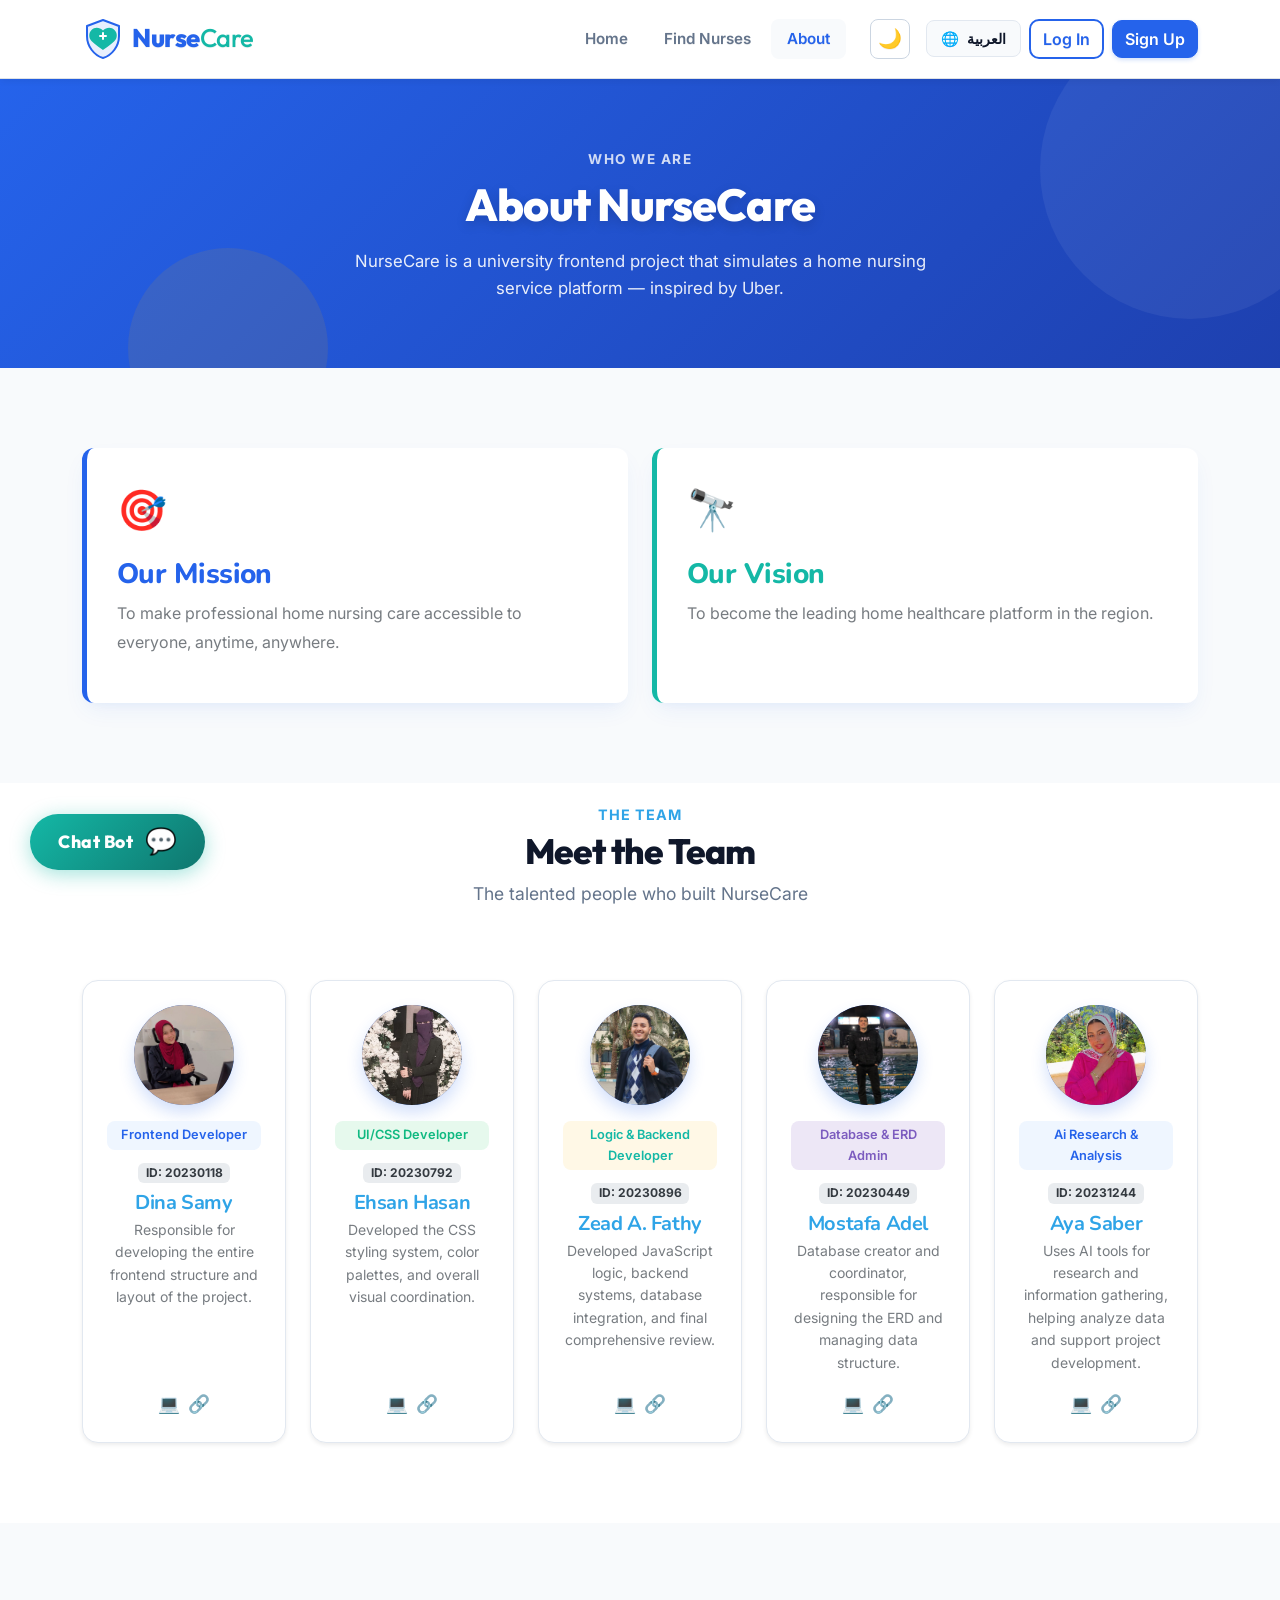
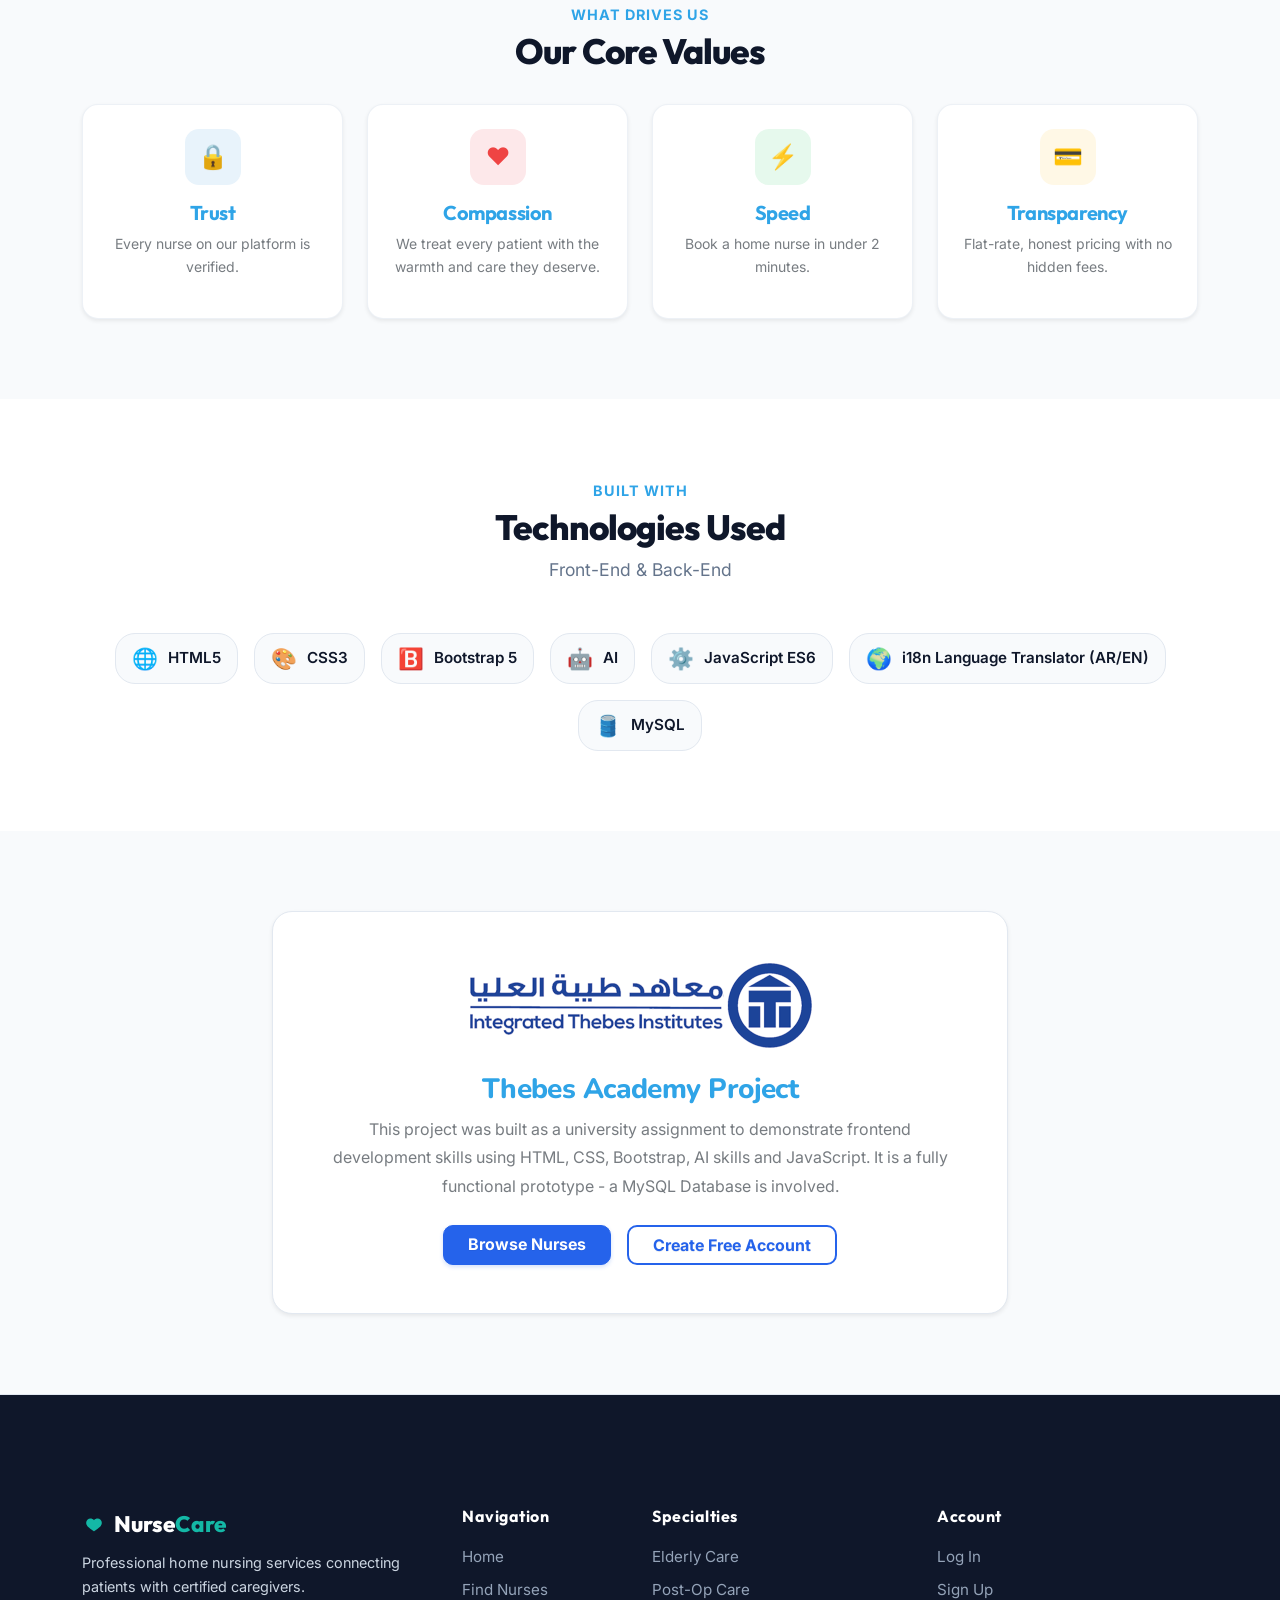
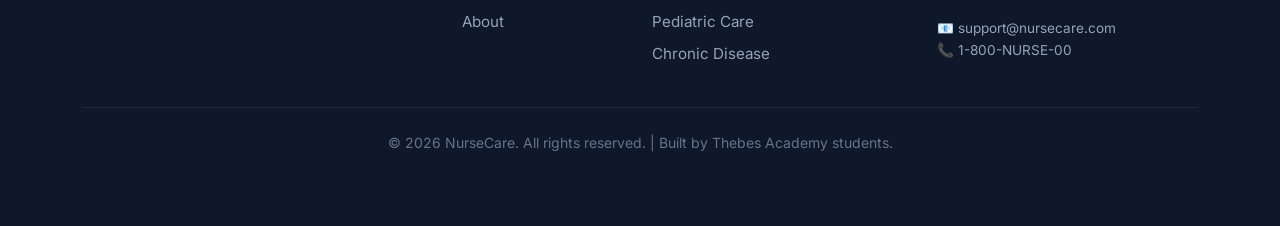
==== about.html @ 290ef96b "First upload" ====
<!DOCTYPE html>
<html lang="en" dir="ltr">
<head>
  <meta charset="UTF-8">
  <meta name="viewport" content="width=device-width, initial-scale=1.0">
  <title>About Us – NurseCare</title>
  <link rel="stylesheet" href="bootstrap/css/bootstrap.min.css">
  <link rel="stylesheet" href="css/style.css">
  <link rel="preconnect" href="https://fonts.googleapis.com">
  <link href="https://fonts.googleapis.com/css2?family=Nunito:wght@400;600;700;800&family=Lato:wght@300;400;700&family=Cairo:wght@400;600;700;800&display=swap" rel="stylesheet">
  <style>
    /* ========================================== */
    /* 🌟 RTL Fixes 🌟 */
    /* ========================================== */
    [dir="rtl"] .form-select {
        background-position: left 0.75rem center !important;
        padding-right: 1rem !important;
        padding-left: 2.25rem !important;
    }
    [dir="rtl"] .form-control {
        padding-right: 1rem !important;
    }
  </style>
</head>
<body id="page-about" style="display: flex; flex-direction: column; min-height: 100vh;">

  <nav class="navbar navbar-expand-lg sticky-top bg-white border-bottom">
    <div class="container">
      <a class="navbar-brand d-flex align-items-center gap-2" href="index.html" style="text-decoration:none;">
        <svg width="42" height="42" viewBox="0 0 42 42" fill="none" xmlns="http://www.w3.org/2000/svg" class="d-inline-block align-top navbar-logo">
          <path d="M21 2L5 8V18C5 28.1 11.8 37.3 21 40C30.2 37.3 37 28.1 37 18V8L21 2Z" fill="#2563eb" fill-opacity="0.1"/>
          <path d="M21 2L5 8V18C5 28.1 11.8 37.3 21 40C30.2 37.3 37 28.1 37 18V8L21 2Z" stroke="#2563eb" stroke-width="2" stroke-linecap="round" stroke-linejoin="round"/>
          <path d="M21 12.5C24.5 9 29.5 9 32.5 12C35.5 15 35.5 20 32.5 23C29.5 26 21 32 21 32C21 32 12.5 26 9.5 23C6.5 20 6.5 15 9.5 12C12.5 9 17.5 9 21 12.5Z" fill="#14b8a6"/>
          <path d="M21 15V21M18 18H24" stroke="white" stroke-width="2" stroke-linecap="round" stroke-linejoin="round"/>
        </svg>
        <span style="color:#2563eb; font-family:'Outfit',sans-serif; font-weight:800; font-size:1.6rem; letter-spacing: -0.5px;">Nurse<span style="color:#14b8a6; font-weight: 500;">Care</span></span>
      </a>

      <button class="navbar-toggler" type="button" data-bs-toggle="collapse" data-bs-target="#navMenu">☰</button>
      <div class="collapse navbar-collapse" id="navMenu">
        <ul class="navbar-nav ms-auto align-items-lg-center gap-1 mb-2 mb-lg-0">
          <li class="nav-item"><a class="nav-link" href="index.html" data-i18n="nav_home">Home</a></li>
          <li class="nav-item"><a class="nav-link" href="nurses.html" data-i18n="nav_nurses">Find Nurses</a></li>
          <li class="nav-item"><a class="nav-link active" href="about.html" data-i18n="nav_about">About</a></li>
        </ul>
        <div class="d-flex align-items-center gap-2 ms-3">
          <button class="lang-btn" onclick="toggleLanguage()" id="langBtn">
            <span class="lang-flag" aria-hidden="true">🌐</span>
            <span data-i18n="nav_lang">العربية</span>
          </button>
          <a href="login.html" class="btn btn-outline-primary" data-i18n="nav_login">Log In</a>
          <a href="register.html" class="btn btn-primary" data-i18n="nav_signup">Sign Up</a>
        </div>
      </div>
    </div>
  </nav>

  <section style="background: linear-gradient(135deg, var(--primary) 0%, var(--primary-dk) 100%); padding: 70px 0 50px; color: white; position: relative; overflow: hidden;">
    <div style="position:absolute;right:-60px;top:-60px;width:300px;height:300px;border-radius:50%;background:rgba(255,255,255,0.06);"></div>
    <div style="position:absolute;left:10%;bottom:-80px;width:200px;height:200px;border-radius:50%;background:rgba(240,165,0,0.1);"></div>
    <div class="container text-center position-relative">
      <p class="fw-bold mb-2" style="letter-spacing:1.5px;font-size:.85rem;opacity:.8;" data-i18n="about_tag">WHO WE ARE</p>
      <h1 style="font-family:'Outfit',sans-serif; font-weight:800; font-size:2.8rem; color:#ffffff !important; text-shadow: 0 4px 12px rgba(0, 0, 0, 0.15);" data-i18n="about_h1">About NurseCare</h1>
      <p class="mt-3 mx-auto" style="max-width:580px;opacity:.9;font-size:1.05rem;" data-i18n="about_p">
        NurseCare is a university frontend project that simulates a home nursing service platform — inspired by Uber.
      </p>
    </div>
  </section>

  <section class="section-pad flex-grow-1">
    <div class="container">
      <div class="row g-4">
        <div class="col-md-6">
          <div class="mission-card h-100" style="background:var(--white);box-shadow:var(--card-shadow);border-left:5px solid var(--primary); padding: 30px; border-radius: 12px;">
            <div style="font-size:2.5rem;margin-bottom:1rem;" aria-hidden="true">🎯</div>
            <h3 style="font-family:'Nunito',sans-serif;font-weight:800;color:var(--primary);" data-i18n="about_mission_h">Our Mission</h3>
            <p class="text-muted" style="line-height:1.8;" data-i18n="about_mission_p">
              To make professional home nursing care accessible to everyone, anytime, anywhere — with trust, transparency, and compassion.
            </p>
          </div>
        </div>
        <div class="col-md-6">
          <div class="mission-card h-100" style="background:var(--white);box-shadow:var(--card-shadow);border-left:5px solid var(--accent); padding: 30px; border-radius: 12px;">
            <div style="font-size:2.5rem;margin-bottom:1rem;" aria-hidden="true">🔭</div>
            <h3 style="font-family:'Nunito',sans-serif;font-weight:800;color:var(--accent);" data-i18n="about_vision_h">Our Vision</h3>
            <p class="text-muted" style="line-height:1.8;" data-i18n="about_vision_p">
              To become the leading home healthcare platform in the region, empowering both patients and nursing professionals.
            </p>
          </div>
        </div>
      </div>
    </div>
  </section>

  <section class="section-pad" style="background:var(--white);padding-top:20px;">
    <div class="container text-center">
      <p class="text-primary fw-bold mb-1" style="letter-spacing:1px;font-size:.9rem;" data-i18n="team_tag">THE TEAM</p>
      <h2 class="section-title" data-i18n="team_h2">Meet the Team</h2>
      <p class="section-subtitle" data-i18n="team_sub">The talented people who built NurseCare</p>

      <div class="row g-4 justify-content-center mt-5">
        <div class="col-sm-6 col-lg">
          <div class="card team-card p-4 text-center h-100 shadow-sm" style="border-radius: 16px;">
           <div class="avatar-placeholder mx-auto mb-3" style="width: 100px; height: 100px;">
              <img src="images/dina.jpeg" alt="Dina Samy" class="rounded-circle img-fluid" style="width: 100%; height: 100%; object-fit: cover;">
            </div>
            <span class="role-badge" data-i18n="team_role_dina">Frontend Developer</span>
            <div class="badge bg-secondary mb-2 mx-auto" style="width: max-content;">ID: 20230118</div>
            <h5 class="fw-bold mb-1" style="font-family:'Nunito',sans-serif;">Dina Samy</h5>
            <p class="text-muted small mb-3" data-i18n="team_bio_dina">Developed the full-stack (front-end and back-end) of the project, ensuring complete functionality and clean implementation.</p>
            <div class="d-flex justify-content-center gap-2 mt-auto">
              <a href="https://github.com/dony251" style="color:var(--primary);font-size:1.1rem;" title="GitHub">💻</a>
              <a href="https://www.linkedin.com/in/dina-samy-a678242b7" style="color:var(--primary);font-size:1.1rem;" title="LinkedIn">🔗</a>
            </div>
          </div>
        </div>

        <div class="col-sm-6 col-lg">
          <div class="card team-card p-4 text-center h-100 shadow-sm" style="border-radius: 16px;">
            <div class="avatar-placeholder mx-auto mb-3" style="width: 100px; height: 100px;">
              <img src="images/ehsan.jpeg" alt="Ehsan Hasan" class="rounded-circle img-fluid" style="width: 100%; height: 100%; object-fit: cover;">
            </div>            
            <span class="role-badge" style="background:#e6f9ed;color:var(--success);" data-i18n="team_role_ehsan">UI/CSS Developer</span>
            <div class="badge bg-secondary mb-2 mx-auto" style="width: max-content;">ID: 20230792</div>
            <h5 class="fw-bold mb-1" style="font-family:'Nunito',sans-serif;">Ehsan Hasan</h5>
            <p class="text-muted small mb-3" data-i18n="team_bio_ehsan">Developed the CSS styling system, color palettes, and overall visual coordination.</p>
            <div class="d-flex justify-content-center gap-2 mt-auto">
              <a href="#" style="color:var(--primary);font-size:1.1rem;" title="GitHub">💻</a>
              <a href="https://www.linkedin.com/in/ehsan-hasan-498281354" style="color:var(--primary);font-size:1.1rem;" title="LinkedIn">🔗</a>
            </div>
          </div>
        </div>

        <div class="col-sm-6 col-lg">
          <div class="card team-card p-4 text-center h-100 shadow-sm" style="border-radius: 16px;">
            <div class="avatar-placeholder mx-auto mb-3" style="width: 100px; height: 100px;">
              <img src="images/ziad.jpeg" alt="Ziad Ahmed" class="rounded-circle img-fluid" style="width: 100%; height: 100%; object-fit: cover;">
            </div>            
            <span class="role-badge" style="background:#fff8e6;color:var(--accent);" data-i18n="team_role_ziad">Logic & Backend Developer</span>
            <div class="badge bg-secondary mb-2 mx-auto" style="width: max-content;">ID: 20230896</div>
            <h5 class="fw-bold mb-1" style="font-family:'Nunito',sans-serif;">Zead A. Fathy</h5>
            <p class="text-muted small mb-3" data-i18n="team_bio_ziad">Developed JavaScript logic and contributed to backend functionality, database integration, and final project review.</p>
            <div class="d-flex justify-content-center gap-2 mt-auto">
              <a href="https://github.com/zeadahmedfathy" style="color:var(--primary);font-size:1.1rem;" title="GitHub">💻</a>
              <a href="https://www.linkedin.com/in/zead-a-fathy-396aa13b7/" style="color:var(--primary);font-size:1.1rem;" title="LinkedIn">🔗</a>
            </div>
          </div>
        </div>

        <div class="col-sm-6 col-lg">
          <div class="card team-card p-4 text-center h-100 shadow-sm" style="border-radius: 16px;">
            <div class="avatar-placeholder mx-auto mb-3" style="width: 100px; height: 100px;">
              <img src="images/mostafa.jpeg" alt="Mostafa Adel" class="rounded-circle img-fluid" style="width: 100%; height: 100%; object-fit: cover;">
            </div>            
            <span class="role-badge" style="background:#ede7f6;color:#7c5cbf;" data-i18n="team_role_mostafa">Database & ERD Admin</span>
            <div class="badge bg-secondary mb-2 mx-auto" style="width: max-content;">ID: 20230449</div>
            <h5 class="fw-bold mb-1" style="font-family:'Nunito',sans-serif;">Mostafa Adel</h5>
            <p class="text-muted small mb-3" data-i18n="team_bio_mostafa">Database creator and coordinator, responsible for designing the ERD and managing data structure.</p>
            <div class="d-flex justify-content-center gap-2 mt-auto">
              <a href="#" style="color:var(--primary);font-size:1.1rem;" title="GitHub">💻</a>
              <a href="#" style="color:var(--primary);font-size:1.1rem;" title="LinkedIn">🔗</a>
            </div>
          </div>
        </div>
        
        <div class="col-sm-6 col-lg">
          <div class="card team-card p-4 text-center h-100 shadow-sm" style="border-radius: 16px;">
            <div class="avatar-placeholder mx-auto mb-3" style="width: 100px; height: 100px;">
              <img src="images/aya.jpeg" alt="Aya Saber" class="rounded-circle img-fluid" style="width: 100%; height: 100%; object-fit: cover;">
            </div>
            <span class="role-badge" data-i18n="team_role_data">AI Research & Analysis</span>
            <div class="badge bg-secondary mb-2 mx-auto" style="width: max-content;">ID: 20231244</div>
            <h5 class="fw-bold mb-1" style="font-family:'Nunito',sans-serif;">Aya Saber</h5>
            <p class="text-muted small mb-3" data-i18n="team_bio_aya">Utilized Artificial Intelligence technologies to research, gather information, and support project development.</p>
            <div class="d-flex justify-content-center gap-2 mt-auto">
              <a href="#" style="color:var(--primary);font-size:1.1rem;" title="GitHub">💻</a>
              <a href="#" style="color:var(--primary);font-size:1.1rem;" title="LinkedIn">🔗</a>
            </div>
          </div>
        </div>
      </div>
    </div>
  </section>

  <section class="section-pad">
    <div class="container text-center">
      <p class="text-primary fw-bold mb-1" style="letter-spacing:1px;font-size:.9rem;" data-i18n="values_tag">WHAT DRIVES US</p>
      <h2 class="section-title" data-i18n="values_h2">Our Core Values</h2>
      <div class="row g-4 mt-2">
        <div class="col-sm-6 col-lg-3">
          <div class="card value-card h-100 shadow-sm p-4" style="border-radius: 16px;">
            <div class="value-icon blue" style="background:#e8f3fb;color:var(--primary);width:56px;height:56px;border-radius:14px;display:flex;align-items:center;justify-content:center;font-size:1.5rem;margin:0 auto 1rem;">🔒</div>
            <h5 class="fw-bold" data-i18n="val_1_h">Trust</h5>
            <p class="text-muted small" data-i18n="val_1_p">Every nurse on our platform is verified, licensed, and background-checked.</p>
          </div>
        </div>
        <div class="col-sm-6 col-lg-3">
          <div class="card value-card h-100 shadow-sm p-4" style="border-radius: 16px;">
            <div class="value-icon" style="background:#fde8ea;color:var(--danger);width:56px;height:56px;border-radius:14px;display:flex;align-items:center;justify-content:center;font-size:1.5rem;margin:0 auto 1rem;">❤️</div>
            <h5 class="fw-bold" data-i18n="val_2_h">Compassion</h5>
            <p class="text-muted small" data-i18n="val_2_p">We treat every patient with the warmth and care they deserve.</p>
          </div>
        </div>
        <div class="col-sm-6 col-lg-3">
          <div class="card value-card h-100 shadow-sm p-4" style="border-radius: 16px;">
            <div class="value-icon green" style="background:#e6f9ed;color:var(--success);width:56px;height:56px;border-radius:14px;display:flex;align-items:center;justify-content:center;font-size:1.5rem;margin:0 auto 1rem;">⚡</div>
            <h5 class="fw-bold" data-i18n="val_3_h">Speed</h5>
            <p class="text-muted small" data-i18n="val_3_p">Book a home nurse in under 2 minutes — fast when it matters most.</p>
          </div>
        </div>
        <div class="col-sm-6 col-lg-3">
          <div class="card value-card h-100 shadow-sm p-4" style="border-radius: 16px;">
            <div class="value-icon amber" style="background:#fff8e6;color:var(--accent);width:56px;height:56px;border-radius:14px;display:flex;align-items:center;justify-content:center;font-size:1.5rem;margin:0 auto 1rem;">💳</div>
            <h5 class="fw-bold" data-i18n="val_4_h">Transparency</h5>
            <p class="text-muted small" data-i18n="val_4_p">Flat-rate, honest pricing with no hidden fees.</p>
          </div>
        </div>
      </div>
    </div>
  </section>

  <section class="section-pad" style="background:var(--white);">
    <div class="container text-center">
      <p class="text-primary fw-bold mb-1" style="letter-spacing:1px;font-size:.9rem;" data-i18n="tech_tag">BUILT WITH</p>
      <h2 class="section-title" data-i18n="tech_h2">Technologies Used</h2>
      <p class="section-subtitle" data-i18n="tech_sub">All frontend — no backend required</p>
      <div class="d-flex flex-wrap justify-content-center gap-3 mt-4">
        <span class="tech-badge" style="background:#f8fafc; border:1px solid var(--border); padding:8px 16px; border-radius:20px; font-weight:600;"><span style="font-size:1.3rem;">🌐</span> HTML5</span>
        <span class="tech-badge" style="background:#f8fafc; border:1px solid var(--border); padding:8px 16px; border-radius:20px; font-weight:600;"><span style="font-size:1.3rem;">🎨</span> CSS3</span>
        <span class="tech-badge" style="background:#f8fafc; border:1px solid var(--border); padding:8px 16px; border-radius:20px; font-weight:600;"><span style="font-size:1.3rem;">🅱️</span> Bootstrap 5</span>
        <span class="tech-badge" style="background:#f8fafc; border:1px solid var(--border); padding:8px 16px; border-radius:20px; font-weight:600;"><span style="font-size:1.3rem;">🤖</span> <span data-i18n="tech_ai">AI</span></span>
        <span class="tech-badge" style="background:#f8fafc; border:1px solid var(--border); padding:8px 16px; border-radius:20px; font-weight:600;"><span style="font-size:1.3rem;">⚙️</span> JavaScript ES6</span>
        <span class="tech-badge" style="background:#f8fafc; border:1px solid var(--border); padding:8px 16px; border-radius:20px; font-weight:600;"><span style="font-size:1.3rem;">🌍</span> <span data-i18n="tech_i18n">i18n (AR/EN)</span></span>
         <span class="tech-badge" style="background:#f8fafc; border:1px solid var(--border); padding:8px 16px; border-radius:20px; font-weight:600;"><span style="font-size:1.3rem;">🛢️</span> <span data-i18n="MySQL">MySQL</span></span>
      </div>
    </div>
  </section>

 <section class="section-pad">
    <div class="container">
      <div class="row justify-content-center">
        <div class="col-lg-8">
          <div class="bg-white-card text-center p-5 shadow-sm" style="border-radius: 20px; border: 1px solid var(--border);">
            <div style="margin-bottom:1.5rem;">
              <img src="images/thebes_academy_logo.png" alt="Thebes Academy Logo" style="max-height: 100px; width: auto;">
            </div>
            <h3 style="font-family:'Nunito',sans-serif;font-weight:800;" data-i18n="about_proj_h">Thebes Academy Project</h3>
            <p class="text-muted mt-2" style="line-height:1.8;" data-i18n="about_proj_p">
              This project was built as a university assignment to demonstrate frontend development skills using HTML, CSS, Bootstrap, AI skills and JavaScript. It is a fully functional prototype - a MySQL Database is involved.
            </p>
            <div class="d-flex flex-wrap justify-content-center gap-3 mt-4">
              <a href="nurses.html" class="btn btn-primary px-4 fw-bold" data-i18n="cta_btn2">Browse Nurses</a>
              <a href="register.html" class="btn btn-outline-primary px-4 fw-bold" data-i18n="cta_btn1">Create Account</a>
            </div>
          </div>
        </div>
      </div>
    </div>
  </section>

  <footer style="margin-top:auto; background-color: #0f172a; border-top:1px solid var(--border);">
    <div class="container py-5">
      <div class="row g-4">
        <div class="col-md-4">
          <div class="footer-brand mb-2 d-flex align-items-center gap-2">
            <svg width="24" height="24" viewBox="0 0 42 42" fill="none" xmlns="http://www.w3.org/2000/svg">
              <path d="M21 12.5C24.5 9 29.5 9 32.5 12C35.5 15 35.5 20 32.5 23C29.5 26 21 32 21 32C21 32 12.5 26 9.5 23C6.5 20 6.5 15 9.5 12C12.5 9 17.5 9 21 12.5Z" fill="#14b8a6"/>
            </svg>
            <span style="color:white; font-size:1.4rem; font-weight:800; font-family:'Outfit', sans-serif;">Nurse<span style="color:#14b8a6;">Care</span></span>
          </div>
          <p style="font-size:.9rem;line-height:1.7; color:#cbd5e1;" data-i18n="why_p">Professional home nursing services connecting patients with certified caregivers. Your health, our priority.</p>
        </div>
        <div class="col-md-2">
          <h6 class="fw-bold" style="color:white;" data-i18n="footer_nav">Navigation</h6>
          <ul class="list-unstyled small">
            <li class="mb-2"><a href="index.html" class="text-decoration-none" style="color:#94a3b8;" data-i18n="nav_home">Home</a></li>
            <li class="mb-2"><a href="nurses.html" class="text-decoration-none" style="color:#94a3b8;" data-i18n="nav_nurses">Find Nurses</a></li>
            <li class="mb-2"><a href="about.html" class="text-decoration-none" style="color:#94a3b8;" data-i18n="nav_about">About</a></li>
          </ul>
        </div>
        <div class="col-md-3">
          <h6 class="fw-bold" style="color:white;" data-i18n="footer_specs">Specialties</h6>
          <ul class="list-unstyled small">
            <li class="mb-2"><a href="nurses.html?q=Elderly Care" class="text-decoration-none" style="color:#94a3b8;" data-i18n="spec_elderly">Elderly Care</a></li>
            <li class="mb-2"><a href="nurses.html?q=Post-Op Care" class="text-decoration-none" style="color:#94a3b8;" data-i18n="spec_post_op">Post-Op Care</a></li>
            <li class="mb-2"><a href="nurses.html?q=Pediatric Care" class="text-decoration-none" style="color:#94a3b8;" data-i18n="spec_pediatric">Pediatric Care</a></li>
            <li class="mb-2"><a href="nurses.html?q=Chronic Disease" class="text-decoration-none" style="color:#94a3b8;" data-i18n="spec_chronic">Chronic Disease</a></li>
          </ul>
        </div>
        <div class="col-md-3">
          <h6 class="fw-bold" style="color:white;" data-i18n="footer_account">Account</h6>
          <ul class="list-unstyled small">
            <li class="mb-2"><a href="login.html" class="text-decoration-none" style="color:#94a3b8;" data-i18n="nav_login">Log In</a></li>
            <li class="mb-2"><a href="register.html" class="text-decoration-none" style="color:#94a3b8;" data-i18n="nav_signup">Sign Up</a></li>
          </ul>
          <div class="mt-3" style="font-size:.85rem; color:#94a3b8;" dir="ltr">📧 support@nursecare.com<br>📞 1-800-NURSE-00</div>
        </div>
      </div>
      <div class="text-center mt-4 pt-4 border-top small" style="color:#64748b; border-color:#1e293b !important;" data-i18n="footer_copy">
        © 2026 NurseCare. All rights reserved. | Built by Thebes Academy students.
      </div>
    </div>
  </footer>

  <script src="bootstrap/js/bootstrap.bundle.min.js"></script>
  <script src="js/script.js"></script>
  <script src="js/lang.js"></script>
</body>
</html>
---- css/style.css ----
/* ============================================
   NurseCare - Premium Modern Medical Theme
   ============================================ */
   
@import url('https://fonts.googleapis.com/css2?family=Inter:wght@300;400;500;600;700&family=Outfit:wght@400;500;600;700;800&family=Tajawal:wght@500;700;800&family=Cairo:wght@400;600;700&display=swap');

:root {
  /* Modern Medical Palette */
  --primary:      #2563eb; /* Royal Blue */
  --primary-dk:   #1e40af; /* Deep Blue */
  --accent:       #14b8a6; /* Medical Teal / Mint */
  --light-bg:     #f8fafc; /* Ultra light slate */
  --white:        #ffffff;
  --text-dark:    #0f172a; /* Rich slate instead of pure black */
  --text-muted:   #64748b;
  --border:       #e2e8f0;
  --success:      #10b981;
  --danger:       #ef4444;
  --warning:      #f59e0b;
  
  /* Premium Layered Shadows */
  --card-shadow: 0 10px 25px -5px rgba(37, 99, 235, 0.08), 0 8px 10px -6px rgba(37, 99, 235, 0.04);
  --hover-shadow: 0 20px 25px -5px rgba(37, 99, 235, 0.12), 0 10px 10px -5px rgba(37, 99, 235, 0.08);
}

/* --- Base --- */
* { box-sizing: border-box; }

body {
  font-family: 'Inter', sans-serif;
  color: var(--text-dark);
  background: var(--light-bg);
  min-height: 100vh;
  line-height: 1.6;
}

h1, h2, h3, h4, h5, h6, .navbar-brand {
  font-family: 'Outfit', sans-serif;
  font-weight: 700;
  letter-spacing: -0.02em;
}

a { color: var(--primary); text-decoration: none; transition: all 0.2s ease; }
a:hover { color: var(--primary-dk); }

/* --- Navbar --- */
.navbar {
  background: rgba(255, 255, 255, 0.95) !important;
  backdrop-filter: blur(10px);
  box-shadow: 0 4px 6px -1px rgba(0, 0, 0, 0.05);
  padding: 0.8rem 1.5rem;
  border-bottom: 1px solid var(--border);
}

.navbar-brand {
  font-size: 1.6rem;
  color: var(--primary) !important;
  letter-spacing: -0.5px;
}

.navbar-brand span {
  color: var(--accent);
}

.nav-link {
  color: var(--text-muted) !important;
  font-weight: 600;
  font-size: 0.95rem;
  padding: 0.5rem 1rem !important;
  border-radius: 8px;
  transition: all 0.3s ease;
}

.nav-link:hover, .nav-link.active {
  background: var(--light-bg);
  color: var(--primary) !important;
}

/* --- Hero Section --- */
/* استبدل الجزء ده في ملف style.css */
.hero {
  background: linear-gradient(135deg, #1e40af 0%, #3b82f6 100%);
  color: var(--white);
  /* قللنا الـ padding من 100px فوق لـ 60px، ومن 80px تحت لـ 40px */
  padding: 0px 0 40px; 
  position: relative;
  overflow: hidden; /* هنحتاج نركز هنا عشان الصورة متتقصش */
}

.hero::before {
  content: '';
  position: absolute;
  right: -100px; top: -100px;
  width: 500px; height: 500px;
  border-radius: 50%;
  background: radial-gradient(circle, rgba(255,255,255,0.1) 0%, rgba(255,255,255,0) 70%);
}

.hero::after {
  content: '';
  position: absolute;
  left: 20%; bottom: -150px;
  width: 400px; height: 400px;
  border-radius: 50%;
  background: radial-gradient(circle, rgba(20, 184, 166, 0.2) 0%, rgba(20, 184, 166, 0) 70%);
}

.hero h1 {
  font-size: 3.2rem;
  font-weight: 800;
  line-height: 1.15;
  margin-bottom: 1.2rem;
  color: #ffffff !important; /* لون أبيض ناصع وواضح جداً */
  text-shadow: 0 4px 12px rgba(0, 0, 0, 0.15); /* ظل خفيف ورا الكلام عشان يبرزه */
}

.hero p {
  font-size: 1.15rem;
  max-width: 540px;
  font-weight: 500;
  color: rgba(255, 255, 255, 0.95) !important; /* أبيض بنسبة 95% لراحة العين */
}

/* التعديل ده عشان الجملة الصغيرة اللي فوق العنوان تنور هي كمان */
.hero .text-white-50 {
  color: rgba(255, 255, 255, 0.85) !important; 
  font-weight: 600;
}

.hero .btn-accent {
  background: var(--accent);
  color: var(--white);
  border: none;
  border-radius: 10px;
  font-weight: 700;
  font-size: 1.05rem;
  padding: 0.8rem 2.2rem;
  box-shadow: 0 4px 14px rgba(20, 184, 166, 0.4);
  transition: all 0.3s ease;
}

.hero .btn-accent:hover {
  transform: translateY(-3px);
  box-shadow: 0 6px 20px rgba(20, 184, 166, 0.6);
  background: #0d9488;
}

.hero .btn-outline-white {
  border: 2px solid rgba(255,255,255,0.8);
  color: var(--white);
  background: transparent;
  border-radius: 10px;
  font-weight: 600;
  font-size: 1.05rem;
  padding: 0.8rem 2.2rem;
  transition: all 0.3s ease;
  backdrop-filter: blur(5px);
}

.hero .btn-outline-white:hover {
  background: var(--white);
  color: var(--primary-dk);
  border-color: var(--white);
}

/* --- Search Bar --- */
.search-bar {
  background: var(--white);
  border-radius: 16px;
  padding: 1.5rem;
  box-shadow: var(--card-shadow);
  margin-top: -45px;
  position: relative;
  z-index: 10;
  border: 1px solid rgba(226, 232, 240, 0.8);
}

.search-bar .form-control, .search-bar .form-select {
  border: 1.5px solid var(--border);
  border-radius: 10px;
  padding: 0.75rem 1.2rem;
  font-size: 0.95rem;
  background-color: #f8fafc;
  font-weight: 500;
}

.search-bar .form-control:focus, .search-bar .form-select:focus {
  border-color: var(--primary);
  background-color: var(--white);
  box-shadow: 0 0 0 4px rgba(37, 99, 235, 0.1);
}

.search-bar .btn-search {
  background: var(--primary);
  color: var(--white);
  border: none;
  border-radius: 10px;
  font-weight: 700;
  padding: 0.75rem 1.8rem;
  transition: all 0.3s ease;
}

.search-bar .btn-search:hover {
  background: var(--primary-dk);
  box-shadow: 0 4px 12px rgba(37, 99, 235, 0.3);
}

/* --- Section Headings --- */
.section-title {
  font-size: 2.2rem;
  font-weight: 800;
  color: var(--text-dark);
  margin-bottom: 0.5rem;
  letter-spacing: -0.03em;
}

.section-subtitle {
  color: var(--text-muted);
  font-size: 1.1rem;
  margin-bottom: 3rem;
}

/* --- Cards --- */
.card, .bg-white-card, .form-card {
  background: var(--white);
  border: 1px solid rgba(226, 232, 240, 0.6);
  border-radius: 16px;
  box-shadow: var(--card-shadow);
  transition: all 0.3s ease;
}

.card:hover {
  transform: translateY(-5px);
  box-shadow: var(--hover-shadow);
  border-color: rgba(37, 99, 235, 0.2);
}

.bg-white-card { padding: 2rem; }
.form-card { padding: 2.5rem; }

/* --- Nurse Cards --- */
.nurse-card {
  border-radius: 16px;
  overflow: hidden;
  padding: 1.5rem !important;
}

.nurse-card .nurse-avatar {
  width: 85px; height: 85px;
  border-radius: 24px; /* Squircle shape instead of perfect circle */
  object-fit: cover;
  border: 3px solid var(--light-bg);
  box-shadow: 0 4px 10px rgba(0,0,0,0.05);
}

.nurse-card .badge-specialty {
  background: #eff6ff;
  color: var(--primary);
  font-size: 0.75rem;
  font-weight: 700;
  border-radius: 8px;
  padding: 4px 12px;
  display: inline-block;
  margin-top: 4px;
}

.nurse-card .stars {
  color: var(--warning);
  font-size: 0.9rem;
  letter-spacing: 1px;
}

.nurse-card .btn-book {
  background: var(--primary);
  color: var(--white);
  border: none;
  border-radius: 10px;
  font-weight: 600;
  padding: 0.6rem;
  transition: all 0.3s ease;
}

.nurse-card .btn-book:hover {
  background: var(--primary-dk);
  transform: translateY(-2px);
}

/* --- Feature Icons --- */
.feature-icon {
  width: 64px; height: 64px;
  border-radius: 16px;
  display: flex; align-items: center; justify-content: center;
  font-size: 1.8rem;
  margin-bottom: 1.2rem;
  transition: transform 0.3s ease;
}

.card:hover .feature-icon { transform: scale(1.1) rotate(5deg); }

.feature-icon.blue  { background: #eff6ff; color: var(--primary); }
.feature-icon.amber { background: #f0fdfa; color: var(--accent); } /* Updated to Teal */
.feature-icon.green { background: #ecfdf5; color: var(--success); }
.feature-icon.red   { background: #fef2f2; color: var(--danger); }

/* --- Buttons --- */
.btn-primary {
  background: var(--primary);
  border-color: var(--primary);
  border-radius: 10px;
  font-weight: 600;
  box-shadow: 0 2px 4px rgba(37, 99, 235, 0.2);
}

.btn-primary:hover, .btn-primary:focus {
  background: var(--primary-dk);
  border-color: var(--primary-dk);
  box-shadow: 0 4px 12px rgba(37, 99, 235, 0.3);
  transform: translateY(-1px);
}

.btn-outline-primary {
  border: 2px solid var(--primary);
  color: var(--primary);
  background: transparent;
  border-radius: 10px;
  font-weight: 600;
}

.btn-outline-primary:hover {
  background: var(--primary);
  color: var(--white);
  box-shadow: 0 4px 12px rgba(37, 99, 235, 0.2);
}

/* --- Forms --- */
.form-label {
  font-weight: 600;
  color: var(--text-dark);
  margin-bottom: 0.4rem;
  font-size: 0.9rem;
}

.form-control, .form-select {
  border: 1px solid var(--border);
  border-radius: 10px;
  padding: 0.7rem 1.2rem;
  font-size: 0.95rem;
  transition: all 0.3s ease;
}

.form-control:focus, .form-select:focus {
  border-color: var(--primary);
  box-shadow: 0 0 0 4px rgba(37, 99, 235, 0.1);
  background-color: var(--white);
}

/* --- Badges --- */
.badge-status {
  border-radius: 8px;
  font-size: 0.75rem;
  font-weight: 700;
  padding: 5px 12px;
  text-transform: uppercase;
  letter-spacing: 0.5px;
}

.badge-pending  { background: #fffbeb; color: #b45309; }
.badge-active   { background: #f0fdfa; color: #0f766e; }
.badge-completed{ background: #eff6ff; color: var(--primary); }
.badge-cancelled{ background: #fef2f2; color: var(--danger); }

/* --- Dashboard Stat Cards --- */
.stat-card {
  border-radius: 16px;
  padding: 1.8rem;
  color: var(--white);
  position: relative;
  overflow: hidden;
  border: none;
}

.stat-card::before {
  content: '';
  position: absolute;
  top: 0; right: 0; width: 100%; height: 100%;
  background: linear-gradient(45deg, rgba(255,255,255,0.1) 0%, rgba(255,255,255,0) 100%);
  z-index: 1;
}

.stat-card .stat-value {
  font-size: 2.5rem;
  font-weight: 800;
  font-family: 'Outfit', sans-serif;
  position: relative; z-index: 2;
}

.stat-card .stat-label {
  font-size: 0.95rem;
  font-weight: 500;
  opacity: 0.9;
  position: relative; z-index: 2;
}

.stat-card .stat-icon {
  position: absolute;
  right: -10px; bottom: -15px;
  font-size: 5.5rem;
  opacity: 0.15;
  transform: rotate(-15deg);
  transition: transform 0.3s ease;
}

.stat-card:hover .stat-icon { transform: rotate(0deg) scale(1.1); }

.stat-card.blue   { background: linear-gradient(135deg, #3b82f6, #1d4ed8); }
.stat-card.amber  { background: linear-gradient(135deg, #14b8a6, #0f766e); } /* Teal */
.stat-card.green  { background: linear-gradient(135deg, #10b981, #047857); }
.stat-card.purple { background: linear-gradient(135deg, #8b5cf6, #6d28d9); }

/* --- Profile --- */
.profile-header {
  background: linear-gradient(135deg, #1e40af, #3b82f6);
  border-radius: 16px;
  padding: 2.5rem;
  color: var(--white);
  box-shadow: 0 10px 25px -5px rgba(37, 99, 235, 0.3);
}

.profile-header .avatar {
  width: 120px; height: 120px;
  border-radius: 28px;
  border: 4px solid rgba(255,255,255,0.2);
  object-fit: cover;
  box-shadow: 0 8px 16px rgba(0,0,0,0.1);
}

.profile-header .rating-stars { color: #fde047; }

.skill-tag {
  display: inline-block;
  background: var(--light-bg);
  color: var(--text-dark);
  border: 1px solid var(--border);
  border-radius: 8px;
  font-size: 0.85rem;
  font-weight: 500;
  padding: 6px 14px;
  margin: 4px;
  transition: all 0.2s ease;
}

.skill-tag:hover {
  background: #eff6ff;
  color: var(--primary);
  border-color: #bfdbfe;
}

/* --- Steps --- */
.step-circle {
  width: 50px; height: 50px;
  border-radius: 16px;
  background: var(--light-bg);
  color: var(--primary);
  display: flex; align-items: center; justify-content: center;
  font-weight: 800;
  font-size: 1.4rem;
  font-family: 'Outfit', sans-serif;
  margin: 0 auto 1.2rem;
  box-shadow: 0 4px 6px -1px rgba(0, 0, 0, 0.05);
  border: 2px solid #eff6ff;
}

/* --- Footer --- */
footer {
  background: #0f172a; /* Deep Slate */
  color: #ffffff;
  padding: 4rem 0 1.5rem;
  margin-top: 80px;
  border-top: 4px solid var(--primary);
}

footer .footer-brand {
  font-family: 'Outfit', sans-serif;
  font-size: 1.6rem;
  color: var(--white);
  font-weight: 800;
}

footer .footer-brand span { color: var(--accent); }

footer h6 {
  color: var(--white);
  font-weight: 600;
  margin-bottom: 1.2rem;
  letter-spacing: 0.5px;
}

footer a { color: #94a3b8; font-size: 0.95rem; transition: color 0.2s; }
footer a:hover { color: var(--accent); text-decoration: none; }

footer .footer-bottom {
  border-top: 1px solid #1e293b;
  margin-top: 3rem;
  padding-top: 1.5rem;
  font-size: 0.9rem;
}

/* --- Utilities --- */
.section-pad { padding: 80px 0; }

/* --- Table Styles --- */
.table { color: var(--text-dark); }
.table th { font-family: 'Outfit', sans-serif; border-bottom-width: 2px; }
.table-hover tbody tr:hover { background-color: #f8fafc; }

/* --- Responsive --- */
@media (max-width: 768px) {
  .hero h1 { font-size: 2.2rem; }
  .hero { padding: 80px 0 60px; }
  .form-card, .bg-white-card { padding: 1.5rem; }
  .section-pad { padding: 50px 0; }
}


/* ============================================
   RTL / Arabic Support
   ============================================ */

body.rtl {
  font-family: 'Cairo', 'Inter', sans-serif;
  direction: rtl;
  text-align: right;
}

body.rtl h1,
body.rtl h2,
body.rtl h3,
body.rtl h4,
body.rtl h5,
body.rtl h6,
body.rtl .navbar-brand {
  font-family: 'Tajawal', 'Outfit', sans-serif;
}

/* Navbar RTL */
body.rtl .navbar-nav { margin-right: auto !important; margin-left: 0 !important; }
body.rtl .ms-auto { margin-right: auto !important; margin-left: 0 !important; }
body.rtl .ms-3    { margin-right: 1.5rem !important; margin-left: 0 !important; }
body.rtl .me-3    { margin-left:  1rem !important; margin-right: 0 !important; }
body.rtl .me-1    { margin-left:  0.25rem !important; margin-right: 0 !important; }
body.rtl .me-2    { margin-left:  0.5rem !important; margin-right: 0 !important; }

/* Text alignment in RTL */
body.rtl .text-end   { text-align: left !important; }
body.rtl .text-start { text-align: right !important; }

/* Flex direction for RTL */
body.rtl .d-flex.gap-3 { flex-wrap: wrap; }
body.rtl .breadcrumb   { flex-direction: row-reverse; justify-content: flex-end; }

/* Form RTL */
body.rtl .form-control,
body.rtl .form-select,
body.rtl textarea {
  text-align: right;
  direction: rtl;
}

/* Input placeholder */
body.rtl input::placeholder,
body.rtl textarea::placeholder { text-align: right; }

/* Card text */
body.rtl .card, body.rtl .bg-white-card, body.rtl .form-card { text-align: right; }

/* Nurse card */
body.rtl .nurse-card .d-flex { flex-direction: row-reverse; }
body.rtl .nurse-card .me-3   { margin-left: 1rem !important; margin-right: 0 !important; }

/* Footer */
body.rtl footer ul { padding-right: 0; text-align: right; }

/* Stat cards */
body.rtl .stat-card .stat-icon { right: auto; left: -10px; transform: rotate(15deg); }
body.rtl .stat-card:hover .stat-icon { transform: rotate(0deg) scale(1.1); }

/* Hero section */
body.rtl .hero { direction: rtl; }
body.rtl .hero p { text-align: right; }

/* Profile */
body.rtl .profile-header .d-flex { flex-direction: row-reverse; }

/* Table */
body.rtl table { direction: rtl; }
body.rtl th, body.rtl td { text-align: right; }

/* Lang switcher button */
.lang-btn {
  background: var(--light-bg);
  border: 1px solid var(--border);
  border-radius: 8px;
  padding: 6px 14px;
  font-size: 0.9rem;
  font-weight: 600;
  color: var(--text-dark);
  cursor: pointer;
  transition: all 0.3s ease;
  display: flex;
  align-items: center;
  gap: 8px;
  white-space: nowrap;
}

.lang-btn:hover {
  background: var(--primary);
  color: var(--white);
  border-color: var(--primary);
}

/* Logo image in navbar */
.navbar-logo {
  height: 42px;
  width: auto;
}

/* ============================================
   About Page Styles
   ============================================ */

/* Team card */
.team-card {
  border-radius: 16px;
  overflow: hidden;
  border: 1px solid var(--border);
}

.team-card .avatar-placeholder {
  width: 100px;
  height: 100px;
  border-radius: 50px;
  background: linear-gradient(135deg, #1e40af, #3b82f6);
  display: flex;
  align-items: center;
  justify-content: center;
  margin: 0 auto 1.2rem;
  box-shadow: 0 8px 16px rgba(37, 99, 235, 0.2);
}

.team-card .role-badge {
  display: inline-block;
  background: #eff6ff;
  color: var(--primary);
  border-radius: 8px;
  font-size: 0.8rem;
  font-weight: 600;
  padding: 4px 12px;
  margin-bottom: 0.8rem;
}

/* Value card */
.value-card {
  border-radius: 16px;
  padding: 2rem 1.5rem;
  text-align: center;
}

.value-icon {
  width: 64px; height: 64px;
  border-radius: 16px;
  display: flex; align-items: center; justify-content: center;
  font-size: 1.8rem;
  margin: 0 auto 1.2rem;
  transition: transform 0.3s ease;
}

.value-card:hover .value-icon { transform: scale(1.1) rotate(5deg); }

/* Tech badge */
.tech-badge {
  display: inline-flex;
  align-items: center;
  gap: 10px;
  background: var(--white);
  border: 1px solid var(--border);
  border-radius: 12px;
  padding: 12px 20px;
  font-weight: 600;
  font-size: 0.95rem;
  color: var(--text-dark);
  transition: all 0.3s ease;
}

.tech-badge:hover {
  border-color: var(--primary);
  box-shadow: 0 4px 12px rgba(37, 99, 235, 0.1);
  transform: translateY(-2px);
}

/* Mission / Vision cards */
.mission-card {
  border-radius: 16px;
  padding: 2.5rem;
  height: 100%;
}

body.rtl .team-card,
body.rtl .value-card { text-align: right; }
body.rtl .team-card .avatar-placeholder,
body.rtl .value-icon { margin: 0 auto 1.2rem; }
body.rtl .team-card .role-badge { display: block; text-align: center; }

/* Custom Scrollbar for better aesthetics */
::-webkit-scrollbar { width: 8px; }
::-webkit-scrollbar-track { background: var(--light-bg); }
::-webkit-scrollbar-thumb { background: #cbd5e1; border-radius: 4px; }
::-webkit-scrollbar-thumb:hover { background: #94a3b8; }

/* --- CTA Section (Ready to get started) --- */
.cta-card {
  background: linear-gradient(135deg, #1e40af 0%, #3b82f6 100%);
  color: #ffffff;
  border-radius: 24px;
  padding: 4.5rem 2rem;
  box-shadow: 0 10px 25px -5px rgba(37, 99, 235, 0.3);
  position: relative;
  overflow: hidden;
  border: none;
}

.cta-card h2 {
  color: #ffffff !important;
  text-shadow: 0 4px 12px rgba(0, 0, 0, 0.15);
  margin-bottom: 1rem;
}

.cta-card p {
  color: rgba(255, 255, 255, 0.95) !important;
}

.cta-card .btn-accent {
  background: var(--accent);
  color: var(--white);
  border: none;
  border-radius: 10px;
  font-weight: 700;
  font-size: 1.05rem;
  padding: 0.8rem 2.2rem;
  box-shadow: 0 4px 14px rgba(20, 184, 166, 0.4);
  transition: all 0.3s ease;
}

.cta-card .btn-accent:hover {
  transform: translateY(-3px);
  box-shadow: 0 6px 20px rgba(20, 184, 166, 0.6);
  background: #0d9488;
}

.cta-card .btn-outline-white {
  border: 2px solid rgba(255,255,255,0.8);
  color: var(--white) !important;
  background: transparent;
  border-radius: 10px;
  font-weight: 600;
  font-size: 1.05rem;
  padding: 0.8rem 2.2rem;
  transition: all 0.3s ease;
}

.cta-card .btn-outline-white:hover {
  background: var(--white);
  color: var(--primary-dk) !important;
  border-color: var(--white);
}

body.rtl .cta-card { text-align: center !important; }

/* ============================================
   Dark Mode Theme (Auto Applied)
   ============================================ */
[data-theme="dark"] {
  --primary:      #3b82f6; /* أزرق أفتح شوية عشان ينور في الضلمة */
  --primary-dk:   #60a5fa; 
  --accent:       #2dd4bf; /* مينت جرين ساطع */
  --light-bg:     #0f172a; /* لون الخلفية: كحلي داكن جداً ومريح للعين */
  --white:        #1e293b; /* لون الكروت: كحلي أفتح درجة */
  --text-dark:    #f8fafc; /* لون النصوص الأساسية: أبيض ثلجي */
  --text-muted:   #94a3b8; /* لون النصوص الفرعية: رمادي فاتح */
  --border:       #334155; /* لون الحدود الداكنة */
  --card-shadow:  0 10px 25px -5px rgba(0, 0, 0, 0.5); /* ظلال أغمق للكروت */
}

/* --- Dark Mode Specific Fixes --- */
[data-theme="dark"] .navbar {
  background: rgba(15, 23, 42, 0.95) !important;
  border-bottom: 1px solid var(--border);
}

[data-theme="dark"] .navbar-brand {
  color: var(--text-dark) !important;
}

[data-theme="dark"] .form-control, 
[data-theme="dark"] .form-select,
[data-theme="dark"] textarea {
  background-color: #0f172a;
  color: var(--text-dark);
  border-color: var(--border);
}

[data-theme="dark"] .form-control:focus, 
[data-theme="dark"] .form-select:focus {
  background-color: #1e293b;
  color: var(--text-dark);
}

/* تظبيط أيقونات الميزات عشان تليق مع الدارك مود */
[data-theme="dark"] .feature-icon.blue { background: rgba(59, 130, 246, 0.15); }
[data-theme="dark"] .feature-icon.amber { background: rgba(45, 212, 191, 0.15); }
[data-theme="dark"] .feature-icon.green { background: rgba(16, 185, 129, 0.15); }
[data-theme="dark"] .feature-icon.red { background: rgba(239, 68, 68, 0.15); }

[data-theme="dark"] .skill-tag {
  background: rgba(59, 130, 246, 0.15);
  border-color: rgba(59, 130, 246, 0.2);
}

[data-theme="dark"] .badge-specialty {
  background: rgba(59, 130, 246, 0.2);
}

[data-theme="dark"] footer {
  background: #0b1121; /* فوتر أسود مزرق */
  border-top: 2px solid var(--border);
}

[data-theme="dark"] .table { color: var(--text-dark); }
[data-theme="dark"] .table-hover tbody tr:hover { background-color: #0f172a; }


/* ============================================
   Dark Mode Text Color Fixes
   ============================================ */

/* إجبار كلاسات البوتستراب على احترام ألوان الدارك مود */
[data-theme="dark"] .text-muted,
[data-theme="dark"] .section-subtitle {
  color: var(--text-muted) !important; /* بيحول الرمادي الغامق لرمادي فاتح مقروء جداً */
}

[data-theme="dark"] .text-dark {
  color: var(--text-dark) !important; /* بيحول الأسود لـ أبيض ناصع */
}

/* تفتيح النصوص الباهتة (Placeholders) جوه خانات الإدخال */
[data-theme="dark"] input::placeholder,
[data-theme="dark"] textarea::placeholder {
  color: rgba(255, 255, 255, 0.4) !important;
}

/* تفتيح الروابط اللي واخدة لون أسود أو غامق */
[data-theme="dark"] a.text-dark {
  color: var(--text-dark) !important;
}


/* ========================================== */
/* 🌟 SMART CHATBOT WIDGET STYLES 🌟 */
/* ========================================== */
#nc-chatbot-widget {
  position: fixed;
  bottom: 30px;
  left: 30px;
  z-index: 999999;
  font-family: 'Cairo', sans-serif;
  direction: rtl;
}
.nc-chatbot-toggle {
  background: linear-gradient(135deg, #14b8a6, #0f766e);
  color: white;
  border: none;
  border-radius: 50px;
  padding: 14px 28px;
  font-size: 1.1rem;
  font-weight: 800;
  cursor: pointer;
  box-shadow: 0 4px 20px rgba(20, 184, 166, 0.4);
  display: flex;
  align-items: center;
  gap: 12px;
  transition: all 0.3s cubic-bezier(0.25, 0.8, 0.25, 1);
}
.nc-chatbot-toggle:hover {
  transform: translateY(-5px) scale(1.02);
  box-shadow: 0 8px 25px rgba(20, 184, 166, 0.6);
}
.nc-chatbot-box {
  position: absolute;
  bottom: 85px;
  left: 0;
  width: 360px;
  height: 520px;
  background: #ffffff;
  border-radius: 20px;
  box-shadow: 0 15px 40px rgba(0,0,0,0.2);
  display: flex;
  flex-direction: column;
  overflow: hidden;
  border: 1px solid #e2e8f0;
  opacity: 0;
  transform: translateY(20px);
  pointer-events: none;
  transition: all 0.3s cubic-bezier(0.25, 0.8, 0.25, 1);
}
.nc-chatbot-box.active {
  opacity: 1;
  transform: translateY(0);
  pointer-events: auto;
}
.nc-chatbot-header {
  background: linear-gradient(135deg, #1e40af, #3b82f6);
  color: white;
  padding: 18px 20px;
  display: flex;
  justify-content: space-between;
  align-items: center;
}
.nc-chatbot-messages {
  flex: 1;
  padding: 20px;
  background: #f8fafc;
  overflow-y: auto;
  display: flex;
  flex-direction: column;
  gap: 12px;
}
.nc-msg {
  max-width: 85%;
  padding: 12px 16px;
  border-radius: 16px;
  font-size: 0.95rem;
  line-height: 1.6;
  word-wrap: break-word;
}
.nc-msg.bot {
  background: white;
  color: #1e293b;
  align-self: flex-start;
  border: 1px solid #e2e8f0;
  border-bottom-right-radius: 4px;
  box-shadow: 0 2px 5px rgba(0,0,0,0.02);
}
.nc-msg.user {
  background: #14b8a6;
  color: white;
  align-self: flex-end;
  border-bottom-left-radius: 4px;
  box-shadow: 0 2px 5px rgba(20,184,166,0.2);
}
.nc-chatbot-input {
  display: flex;
  padding: 15px;
  background: white;
  border-top: 1px solid #e2e8f0;
  gap: 10px;
}
.nc-chatbot-input input {
  flex: 1;
  padding: 12px 18px;
  border: 1px solid #cbd5e1;
  border-radius: 25px;
  outline: none;
  font-family: inherit;
  font-size: 0.95rem;
  transition: border-color 0.2s;
}
.nc-chatbot-input input:focus { border-color: #14b8a6; }
.nc-chatbot-input button {
  background: #14b8a6;
  color: white;
  border: none;
  padding: 0 22px;
  border-radius: 25px;
  font-weight: 800;
  cursor: pointer;
  transition: background 0.2s;
}
.nc-chatbot-input button:hover { background: #0f766e; }

/* الدارك مود للشات */
[data-theme="dark"] .nc-chatbot-box { background: #1e293b; border-color: #334155; box-shadow: 0 15px 40px rgba(0,0,0,0.5); }
[data-theme="dark"] .nc-chatbot-messages { background: #0f172a; }
[data-theme="dark"] .nc-msg.bot { background: #1e293b; color: white; border-color: #334155; }
[data-theme="dark"] .nc-chatbot-input { background: #1e293b; border-color: #334155; }
[data-theme="dark"] .nc-chatbot-input input { background: #0f172a; color: white; border-color: #334155; }
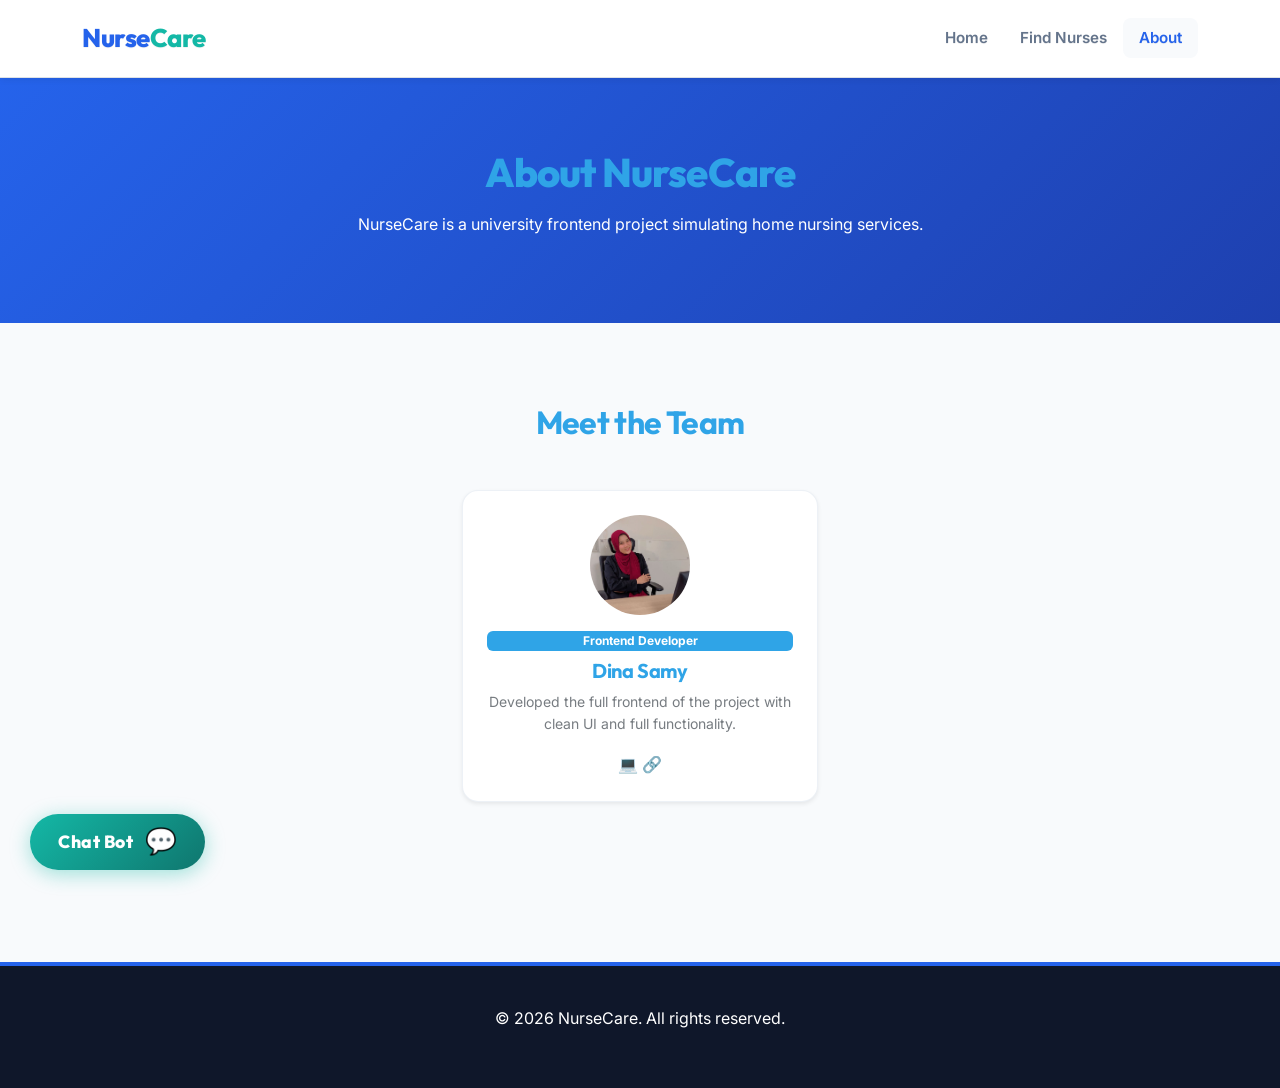
==== commit e9de2ed4: "remove team members keep only Dina" ====
--- a/about.html
+++ b/about.html
@@ -8,10 +8,8 @@
   <link rel="stylesheet" href="css/style.css">
   <link rel="preconnect" href="https://fonts.googleapis.com">
   <link href="https://fonts.googleapis.com/css2?family=Nunito:wght@400;600;700;800&family=Lato:wght@300;400;700&family=Cairo:wght@400;600;700;800&display=swap" rel="stylesheet">
+
   <style>
-    /* ========================================== */
-    /* 🌟 RTL Fixes 🌟 */
-    /* ========================================== */
     [dir="rtl"] .form-select {
         background-position: left 0.75rem center !important;
         padding-right: 1rem !important;
@@ -22,288 +20,84 @@
     }
   </style>
 </head>
+
 <body id="page-about" style="display: flex; flex-direction: column; min-height: 100vh;">
 
+  <!-- NAVBAR -->
   <nav class="navbar navbar-expand-lg sticky-top bg-white border-bottom">
     <div class="container">
       <a class="navbar-brand d-flex align-items-center gap-2" href="index.html" style="text-decoration:none;">
-        <svg width="42" height="42" viewBox="0 0 42 42" fill="none" xmlns="http://www.w3.org/2000/svg" class="d-inline-block align-top navbar-logo">
-          <path d="M21 2L5 8V18C5 28.1 11.8 37.3 21 40C30.2 37.3 37 28.1 37 18V8L21 2Z" fill="#2563eb" fill-opacity="0.1"/>
-          <path d="M21 2L5 8V18C5 28.1 11.8 37.3 21 40C30.2 37.3 37 28.1 37 18V8L21 2Z" stroke="#2563eb" stroke-width="2" stroke-linecap="round" stroke-linejoin="round"/>
-          <path d="M21 12.5C24.5 9 29.5 9 32.5 12C35.5 15 35.5 20 32.5 23C29.5 26 21 32 21 32C21 32 12.5 26 9.5 23C6.5 20 6.5 15 9.5 12C12.5 9 17.5 9 21 12.5Z" fill="#14b8a6"/>
-          <path d="M21 15V21M18 18H24" stroke="white" stroke-width="2" stroke-linecap="round" stroke-linejoin="round"/>
-        </svg>
-        <span style="color:#2563eb; font-family:'Outfit',sans-serif; font-weight:800; font-size:1.6rem; letter-spacing: -0.5px;">Nurse<span style="color:#14b8a6; font-weight: 500;">Care</span></span>
+        
+        <span style="color:#2563eb; font-weight:800; font-size:1.6rem;">
+          Nurse<span style="color:#14b8a6;">Care</span>
+        </span>
       </a>
 
       <button class="navbar-toggler" type="button" data-bs-toggle="collapse" data-bs-target="#navMenu">☰</button>
+
       <div class="collapse navbar-collapse" id="navMenu">
-        <ul class="navbar-nav ms-auto align-items-lg-center gap-1 mb-2 mb-lg-0">
-          <li class="nav-item"><a class="nav-link" href="index.html" data-i18n="nav_home">Home</a></li>
-          <li class="nav-item"><a class="nav-link" href="nurses.html" data-i18n="nav_nurses">Find Nurses</a></li>
-          <li class="nav-item"><a class="nav-link active" href="about.html" data-i18n="nav_about">About</a></li>
+        <ul class="navbar-nav ms-auto">
+          <li class="nav-item"><a class="nav-link" href="index.html">Home</a></li>
+          <li class="nav-item"><a class="nav-link" href="nurses.html">Find Nurses</a></li>
+          <li class="nav-item"><a class="nav-link active" href="about.html">About</a></li>
         </ul>
-        <div class="d-flex align-items-center gap-2 ms-3">
-          <button class="lang-btn" onclick="toggleLanguage()" id="langBtn">
-            <span class="lang-flag" aria-hidden="true">🌐</span>
-            <span data-i18n="nav_lang">العربية</span>
-          </button>
-          <a href="login.html" class="btn btn-outline-primary" data-i18n="nav_login">Log In</a>
-          <a href="register.html" class="btn btn-primary" data-i18n="nav_signup">Sign Up</a>
-        </div>
       </div>
     </div>
   </nav>
 
-  <section style="background: linear-gradient(135deg, var(--primary) 0%, var(--primary-dk) 100%); padding: 70px 0 50px; color: white; position: relative; overflow: hidden;">
-    <div style="position:absolute;right:-60px;top:-60px;width:300px;height:300px;border-radius:50%;background:rgba(255,255,255,0.06);"></div>
-    <div style="position:absolute;left:10%;bottom:-80px;width:200px;height:200px;border-radius:50%;background:rgba(240,165,0,0.1);"></div>
-    <div class="container text-center position-relative">
-      <p class="fw-bold mb-2" style="letter-spacing:1.5px;font-size:.85rem;opacity:.8;" data-i18n="about_tag">WHO WE ARE</p>
-      <h1 style="font-family:'Outfit',sans-serif; font-weight:800; font-size:2.8rem; color:#ffffff !important; text-shadow: 0 4px 12px rgba(0, 0, 0, 0.15);" data-i18n="about_h1">About NurseCare</h1>
-      <p class="mt-3 mx-auto" style="max-width:580px;opacity:.9;font-size:1.05rem;" data-i18n="about_p">
-        NurseCare is a university frontend project that simulates a home nursing service platform — inspired by Uber.
-      </p>
+  <!-- HERO -->
+  <section style="background: linear-gradient(135deg, #2563eb 0%, #1e40af 100%); padding: 70px 0; color:white;">
+    <div class="container text-center">
+      <h1 style="font-weight:800;">About NurseCare</h1>
+      <p class="mt-3">NurseCare is a university frontend project simulating home nursing services.</p>
     </div>
   </section>
 
-  <section class="section-pad flex-grow-1">
-    <div class="container">
-      <div class="row g-4">
-        <div class="col-md-6">
-          <div class="mission-card h-100" style="background:var(--white);box-shadow:var(--card-shadow);border-left:5px solid var(--primary); padding: 30px; border-radius: 12px;">
-            <div style="font-size:2.5rem;margin-bottom:1rem;" aria-hidden="true">🎯</div>
-            <h3 style="font-family:'Nunito',sans-serif;font-weight:800;color:var(--primary);" data-i18n="about_mission_h">Our Mission</h3>
-            <p class="text-muted" style="line-height:1.8;" data-i18n="about_mission_p">
-              To make professional home nursing care accessible to everyone, anytime, anywhere — with trust, transparency, and compassion.
+  <!-- TEAM -->
+  <section class="section-pad">
+    <div class="container text-center">
+
+      <h2>Meet the Team</h2>
+
+      <div class="row justify-content-center mt-5">
+
+        <!-- ONLY DINA -->
+        <div class="col-sm-6 col-lg-4">
+          <div class="card p-4 text-center shadow-sm" style="border-radius: 16px;">
+
+            <img src="images/dina.jpeg"
+                 alt="Dina Samy"
+                 class="rounded-circle mx-auto mb-3"
+                 style="width: 100px; height: 100px; object-fit: cover;">
+
+            <span class="badge bg-primary mb-2">Frontend Developer</span>
+
+            <h5 class="fw-bold">Dina Samy</h5>
+
+            <p class="text-muted small">
+              Developed the full frontend of the project with clean UI and full functionality.
             </p>
+
+            <div>
+              <a href="https://github.com/dony251">💻</a>
+              <a href="https://www.linkedin.com/in/dina-samy-a678242b7">🔗</a>
+            </div>
+
           </div>
         </div>
-        <div class="col-md-6">
-          <div class="mission-card h-100" style="background:var(--white);box-shadow:var(--card-shadow);border-left:5px solid var(--accent); padding: 30px; border-radius: 12px;">
-            <div style="font-size:2.5rem;margin-bottom:1rem;" aria-hidden="true">🔭</div>
-            <h3 style="font-family:'Nunito',sans-serif;font-weight:800;color:var(--accent);" data-i18n="about_vision_h">Our Vision</h3>
-            <p class="text-muted" style="line-height:1.8;" data-i18n="about_vision_p">
-              To become the leading home healthcare platform in the region, empowering both patients and nursing professionals.
-            </p>
-          </div>
-        </div>
+
       </div>
     </div>
   </section>
 
-  <section class="section-pad" style="background:var(--white);padding-top:20px;">
+  <!-- FOOTER -->
+  <footer style="background:#0f172a; color:white; padding:40px 0;">
     <div class="container text-center">
-      <p class="text-primary fw-bold mb-1" style="letter-spacing:1px;font-size:.9rem;" data-i18n="team_tag">THE TEAM</p>
-      <h2 class="section-title" data-i18n="team_h2">Meet the Team</h2>
-      <p class="section-subtitle" data-i18n="team_sub">The talented people who built NurseCare</p>
-
-      <div class="row g-4 justify-content-center mt-5">
-        <div class="col-sm-6 col-lg">
-          <div class="card team-card p-4 text-center h-100 shadow-sm" style="border-radius: 16px;">
-           <div class="avatar-placeholder mx-auto mb-3" style="width: 100px; height: 100px;">
-              <img src="images/dina.jpeg" alt="Dina Samy" class="rounded-circle img-fluid" style="width: 100%; height: 100%; object-fit: cover;">
-            </div>
-            <span class="role-badge" data-i18n="team_role_dina">Frontend Developer</span>
-            <div class="badge bg-secondary mb-2 mx-auto" style="width: max-content;">ID: 20230118</div>
-            <h5 class="fw-bold mb-1" style="font-family:'Nunito',sans-serif;">Dina Samy</h5>
-            <p class="text-muted small mb-3" data-i18n="team_bio_dina">Developed the full-stack (front-end and back-end) of the project, ensuring complete functionality and clean implementation.</p>
-            <div class="d-flex justify-content-center gap-2 mt-auto">
-              <a href="https://github.com/dony251" style="color:var(--primary);font-size:1.1rem;" title="GitHub">💻</a>
-              <a href="https://www.linkedin.com/in/dina-samy-a678242b7" style="color:var(--primary);font-size:1.1rem;" title="LinkedIn">🔗</a>
-            </div>
-          </div>
-        </div>
-
-        <div class="col-sm-6 col-lg">
-          <div class="card team-card p-4 text-center h-100 shadow-sm" style="border-radius: 16px;">
-            <div class="avatar-placeholder mx-auto mb-3" style="width: 100px; height: 100px;">
-              <img src="images/ehsan.jpeg" alt="Ehsan Hasan" class="rounded-circle img-fluid" style="width: 100%; height: 100%; object-fit: cover;">
-            </div>            
-            <span class="role-badge" style="background:#e6f9ed;color:var(--success);" data-i18n="team_role_ehsan">UI/CSS Developer</span>
-            <div class="badge bg-secondary mb-2 mx-auto" style="width: max-content;">ID: 20230792</div>
-            <h5 class="fw-bold mb-1" style="font-family:'Nunito',sans-serif;">Ehsan Hasan</h5>
-            <p class="text-muted small mb-3" data-i18n="team_bio_ehsan">Developed the CSS styling system, color palettes, and overall visual coordination.</p>
-            <div class="d-flex justify-content-center gap-2 mt-auto">
-              <a href="#" style="color:var(--primary);font-size:1.1rem;" title="GitHub">💻</a>
-              <a href="https://www.linkedin.com/in/ehsan-hasan-498281354" style="color:var(--primary);font-size:1.1rem;" title="LinkedIn">🔗</a>
-            </div>
-          </div>
-        </div>
-
-        <div class="col-sm-6 col-lg">
-          <div class="card team-card p-4 text-center h-100 shadow-sm" style="border-radius: 16px;">
-            <div class="avatar-placeholder mx-auto mb-3" style="width: 100px; height: 100px;">
-              <img src="images/ziad.jpeg" alt="Ziad Ahmed" class="rounded-circle img-fluid" style="width: 100%; height: 100%; object-fit: cover;">
-            </div>            
-            <span class="role-badge" style="background:#fff8e6;color:var(--accent);" data-i18n="team_role_ziad">Logic & Backend Developer</span>
-            <div class="badge bg-secondary mb-2 mx-auto" style="width: max-content;">ID: 20230896</div>
-            <h5 class="fw-bold mb-1" style="font-family:'Nunito',sans-serif;">Zead A. Fathy</h5>
-            <p class="text-muted small mb-3" data-i18n="team_bio_ziad">Developed JavaScript logic and contributed to backend functionality, database integration, and final project review.</p>
-            <div class="d-flex justify-content-center gap-2 mt-auto">
-              <a href="https://github.com/zeadahmedfathy" style="color:var(--primary);font-size:1.1rem;" title="GitHub">💻</a>
-              <a href="https://www.linkedin.com/in/zead-a-fathy-396aa13b7/" style="color:var(--primary);font-size:1.1rem;" title="LinkedIn">🔗</a>
-            </div>
-          </div>
-        </div>
-
-        <div class="col-sm-6 col-lg">
-          <div class="card team-card p-4 text-center h-100 shadow-sm" style="border-radius: 16px;">
-            <div class="avatar-placeholder mx-auto mb-3" style="width: 100px; height: 100px;">
-              <img src="images/mostafa.jpeg" alt="Mostafa Adel" class="rounded-circle img-fluid" style="width: 100%; height: 100%; object-fit: cover;">
-            </div>            
-            <span class="role-badge" style="background:#ede7f6;color:#7c5cbf;" data-i18n="team_role_mostafa">Database & ERD Admin</span>
-            <div class="badge bg-secondary mb-2 mx-auto" style="width: max-content;">ID: 20230449</div>
-            <h5 class="fw-bold mb-1" style="font-family:'Nunito',sans-serif;">Mostafa Adel</h5>
-            <p class="text-muted small mb-3" data-i18n="team_bio_mostafa">Database creator and coordinator, responsible for designing the ERD and managing data structure.</p>
-            <div class="d-flex justify-content-center gap-2 mt-auto">
-              <a href="#" style="color:var(--primary);font-size:1.1rem;" title="GitHub">💻</a>
-              <a href="#" style="color:var(--primary);font-size:1.1rem;" title="LinkedIn">🔗</a>
-            </div>
-          </div>
-        </div>
-        
-        <div class="col-sm-6 col-lg">
-          <div class="card team-card p-4 text-center h-100 shadow-sm" style="border-radius: 16px;">
-            <div class="avatar-placeholder mx-auto mb-3" style="width: 100px; height: 100px;">
-              <img src="images/aya.jpeg" alt="Aya Saber" class="rounded-circle img-fluid" style="width: 100%; height: 100%; object-fit: cover;">
-            </div>
-            <span class="role-badge" data-i18n="team_role_data">AI Research & Analysis</span>
-            <div class="badge bg-secondary mb-2 mx-auto" style="width: max-content;">ID: 20231244</div>
-            <h5 class="fw-bold mb-1" style="font-family:'Nunito',sans-serif;">Aya Saber</h5>
-            <p class="text-muted small mb-3" data-i18n="team_bio_aya">Utilized Artificial Intelligence technologies to research, gather information, and support project development.</p>
-            <div class="d-flex justify-content-center gap-2 mt-auto">
-              <a href="#" style="color:var(--primary);font-size:1.1rem;" title="GitHub">💻</a>
-              <a href="#" style="color:var(--primary);font-size:1.1rem;" title="LinkedIn">🔗</a>
-            </div>
-          </div>
-        </div>
-      </div>
-    </div>
-  </section>
-
-  <section class="section-pad">
-    <div class="container text-center">
-      <p class="text-primary fw-bold mb-1" style="letter-spacing:1px;font-size:.9rem;" data-i18n="values_tag">WHAT DRIVES US</p>
-      <h2 class="section-title" data-i18n="values_h2">Our Core Values</h2>
-      <div class="row g-4 mt-2">
-        <div class="col-sm-6 col-lg-3">
-          <div class="card value-card h-100 shadow-sm p-4" style="border-radius: 16px;">
-            <div class="value-icon blue" style="background:#e8f3fb;color:var(--primary);width:56px;height:56px;border-radius:14px;display:flex;align-items:center;justify-content:center;font-size:1.5rem;margin:0 auto 1rem;">🔒</div>
-            <h5 class="fw-bold" data-i18n="val_1_h">Trust</h5>
-            <p class="text-muted small" data-i18n="val_1_p">Every nurse on our platform is verified, licensed, and background-checked.</p>
-          </div>
-        </div>
-        <div class="col-sm-6 col-lg-3">
-          <div class="card value-card h-100 shadow-sm p-4" style="border-radius: 16px;">
-            <div class="value-icon" style="background:#fde8ea;color:var(--danger);width:56px;height:56px;border-radius:14px;display:flex;align-items:center;justify-content:center;font-size:1.5rem;margin:0 auto 1rem;">❤️</div>
-            <h5 class="fw-bold" data-i18n="val_2_h">Compassion</h5>
-            <p class="text-muted small" data-i18n="val_2_p">We treat every patient with the warmth and care they deserve.</p>
-          </div>
-        </div>
-        <div class="col-sm-6 col-lg-3">
-          <div class="card value-card h-100 shadow-sm p-4" style="border-radius: 16px;">
-            <div class="value-icon green" style="background:#e6f9ed;color:var(--success);width:56px;height:56px;border-radius:14px;display:flex;align-items:center;justify-content:center;font-size:1.5rem;margin:0 auto 1rem;">⚡</div>
-            <h5 class="fw-bold" data-i18n="val_3_h">Speed</h5>
-            <p class="text-muted small" data-i18n="val_3_p">Book a home nurse in under 2 minutes — fast when it matters most.</p>
-          </div>
-        </div>
-        <div class="col-sm-6 col-lg-3">
-          <div class="card value-card h-100 shadow-sm p-4" style="border-radius: 16px;">
-            <div class="value-icon amber" style="background:#fff8e6;color:var(--accent);width:56px;height:56px;border-radius:14px;display:flex;align-items:center;justify-content:center;font-size:1.5rem;margin:0 auto 1rem;">💳</div>
-            <h5 class="fw-bold" data-i18n="val_4_h">Transparency</h5>
-            <p class="text-muted small" data-i18n="val_4_p">Flat-rate, honest pricing with no hidden fees.</p>
-          </div>
-        </div>
-      </div>
-    </div>
-  </section>
-
-  <section class="section-pad" style="background:var(--white);">
-    <div class="container text-center">
-      <p class="text-primary fw-bold mb-1" style="letter-spacing:1px;font-size:.9rem;" data-i18n="tech_tag">BUILT WITH</p>
-      <h2 class="section-title" data-i18n="tech_h2">Technologies Used</h2>
-      <p class="section-subtitle" data-i18n="tech_sub">All frontend — no backend required</p>
-      <div class="d-flex flex-wrap justify-content-center gap-3 mt-4">
-        <span class="tech-badge" style="background:#f8fafc; border:1px solid var(--border); padding:8px 16px; border-radius:20px; font-weight:600;"><span style="font-size:1.3rem;">🌐</span> HTML5</span>
-        <span class="tech-badge" style="background:#f8fafc; border:1px solid var(--border); padding:8px 16px; border-radius:20px; font-weight:600;"><span style="font-size:1.3rem;">🎨</span> CSS3</span>
-        <span class="tech-badge" style="background:#f8fafc; border:1px solid var(--border); padding:8px 16px; border-radius:20px; font-weight:600;"><span style="font-size:1.3rem;">🅱️</span> Bootstrap 5</span>
-        <span class="tech-badge" style="background:#f8fafc; border:1px solid var(--border); padding:8px 16px; border-radius:20px; font-weight:600;"><span style="font-size:1.3rem;">🤖</span> <span data-i18n="tech_ai">AI</span></span>
-        <span class="tech-badge" style="background:#f8fafc; border:1px solid var(--border); padding:8px 16px; border-radius:20px; font-weight:600;"><span style="font-size:1.3rem;">⚙️</span> JavaScript ES6</span>
-        <span class="tech-badge" style="background:#f8fafc; border:1px solid var(--border); padding:8px 16px; border-radius:20px; font-weight:600;"><span style="font-size:1.3rem;">🌍</span> <span data-i18n="tech_i18n">i18n (AR/EN)</span></span>
-         <span class="tech-badge" style="background:#f8fafc; border:1px solid var(--border); padding:8px 16px; border-radius:20px; font-weight:600;"><span style="font-size:1.3rem;">🛢️</span> <span data-i18n="MySQL">MySQL</span></span>
-      </div>
-    </div>
-  </section>
-
- <section class="section-pad">
-    <div class="container">
-      <div class="row justify-content-center">
-        <div class="col-lg-8">
-          <div class="bg-white-card text-center p-5 shadow-sm" style="border-radius: 20px; border: 1px solid var(--border);">
-            <div style="margin-bottom:1.5rem;">
-              <img src="images/thebes_academy_logo.png" alt="Thebes Academy Logo" style="max-height: 100px; width: auto;">
-            </div>
-            <h3 style="font-family:'Nunito',sans-serif;font-weight:800;" data-i18n="about_proj_h">Thebes Academy Project</h3>
-            <p class="text-muted mt-2" style="line-height:1.8;" data-i18n="about_proj_p">
-              This project was built as a university assignment to demonstrate frontend development skills using HTML, CSS, Bootstrap, AI skills and JavaScript. It is a fully functional prototype - a MySQL Database is involved.
-            </p>
-            <div class="d-flex flex-wrap justify-content-center gap-3 mt-4">
-              <a href="nurses.html" class="btn btn-primary px-4 fw-bold" data-i18n="cta_btn2">Browse Nurses</a>
-              <a href="register.html" class="btn btn-outline-primary px-4 fw-bold" data-i18n="cta_btn1">Create Account</a>
-            </div>
-          </div>
-        </div>
-      </div>
-    </div>
-  </section>
-
-  <footer style="margin-top:auto; background-color: #0f172a; border-top:1px solid var(--border);">
-    <div class="container py-5">
-      <div class="row g-4">
-        <div class="col-md-4">
-          <div class="footer-brand mb-2 d-flex align-items-center gap-2">
-            <svg width="24" height="24" viewBox="0 0 42 42" fill="none" xmlns="http://www.w3.org/2000/svg">
-              <path d="M21 12.5C24.5 9 29.5 9 32.5 12C35.5 15 35.5 20 32.5 23C29.5 26 21 32 21 32C21 32 12.5 26 9.5 23C6.5 20 6.5 15 9.5 12C12.5 9 17.5 9 21 12.5Z" fill="#14b8a6"/>
-            </svg>
-            <span style="color:white; font-size:1.4rem; font-weight:800; font-family:'Outfit', sans-serif;">Nurse<span style="color:#14b8a6;">Care</span></span>
-          </div>
-          <p style="font-size:.9rem;line-height:1.7; color:#cbd5e1;" data-i18n="why_p">Professional home nursing services connecting patients with certified caregivers. Your health, our priority.</p>
-        </div>
-        <div class="col-md-2">
-          <h6 class="fw-bold" style="color:white;" data-i18n="footer_nav">Navigation</h6>
-          <ul class="list-unstyled small">
-            <li class="mb-2"><a href="index.html" class="text-decoration-none" style="color:#94a3b8;" data-i18n="nav_home">Home</a></li>
-            <li class="mb-2"><a href="nurses.html" class="text-decoration-none" style="color:#94a3b8;" data-i18n="nav_nurses">Find Nurses</a></li>
-            <li class="mb-2"><a href="about.html" class="text-decoration-none" style="color:#94a3b8;" data-i18n="nav_about">About</a></li>
-          </ul>
-        </div>
-        <div class="col-md-3">
-          <h6 class="fw-bold" style="color:white;" data-i18n="footer_specs">Specialties</h6>
-          <ul class="list-unstyled small">
-            <li class="mb-2"><a href="nurses.html?q=Elderly Care" class="text-decoration-none" style="color:#94a3b8;" data-i18n="spec_elderly">Elderly Care</a></li>
-            <li class="mb-2"><a href="nurses.html?q=Post-Op Care" class="text-decoration-none" style="color:#94a3b8;" data-i18n="spec_post_op">Post-Op Care</a></li>
-            <li class="mb-2"><a href="nurses.html?q=Pediatric Care" class="text-decoration-none" style="color:#94a3b8;" data-i18n="spec_pediatric">Pediatric Care</a></li>
-            <li class="mb-2"><a href="nurses.html?q=Chronic Disease" class="text-decoration-none" style="color:#94a3b8;" data-i18n="spec_chronic">Chronic Disease</a></li>
-          </ul>
-        </div>
-        <div class="col-md-3">
-          <h6 class="fw-bold" style="color:white;" data-i18n="footer_account">Account</h6>
-          <ul class="list-unstyled small">
-            <li class="mb-2"><a href="login.html" class="text-decoration-none" style="color:#94a3b8;" data-i18n="nav_login">Log In</a></li>
-            <li class="mb-2"><a href="register.html" class="text-decoration-none" style="color:#94a3b8;" data-i18n="nav_signup">Sign Up</a></li>
-          </ul>
-          <div class="mt-3" style="font-size:.85rem; color:#94a3b8;" dir="ltr">📧 support@nursecare.com<br>📞 1-800-NURSE-00</div>
-        </div>
-      </div>
-      <div class="text-center mt-4 pt-4 border-top small" style="color:#64748b; border-color:#1e293b !important;" data-i18n="footer_copy">
-        © 2026 NurseCare. All rights reserved. | Built by Thebes Academy students.
-      </div>
+      <p>© 2026 NurseCare. All rights reserved.</p>
     </div>
   </footer>
 
   <script src="bootstrap/js/bootstrap.bundle.min.js"></script>
   <script src="js/script.js"></script>
-  <script src="js/lang.js"></script>
 </body>
 </html>
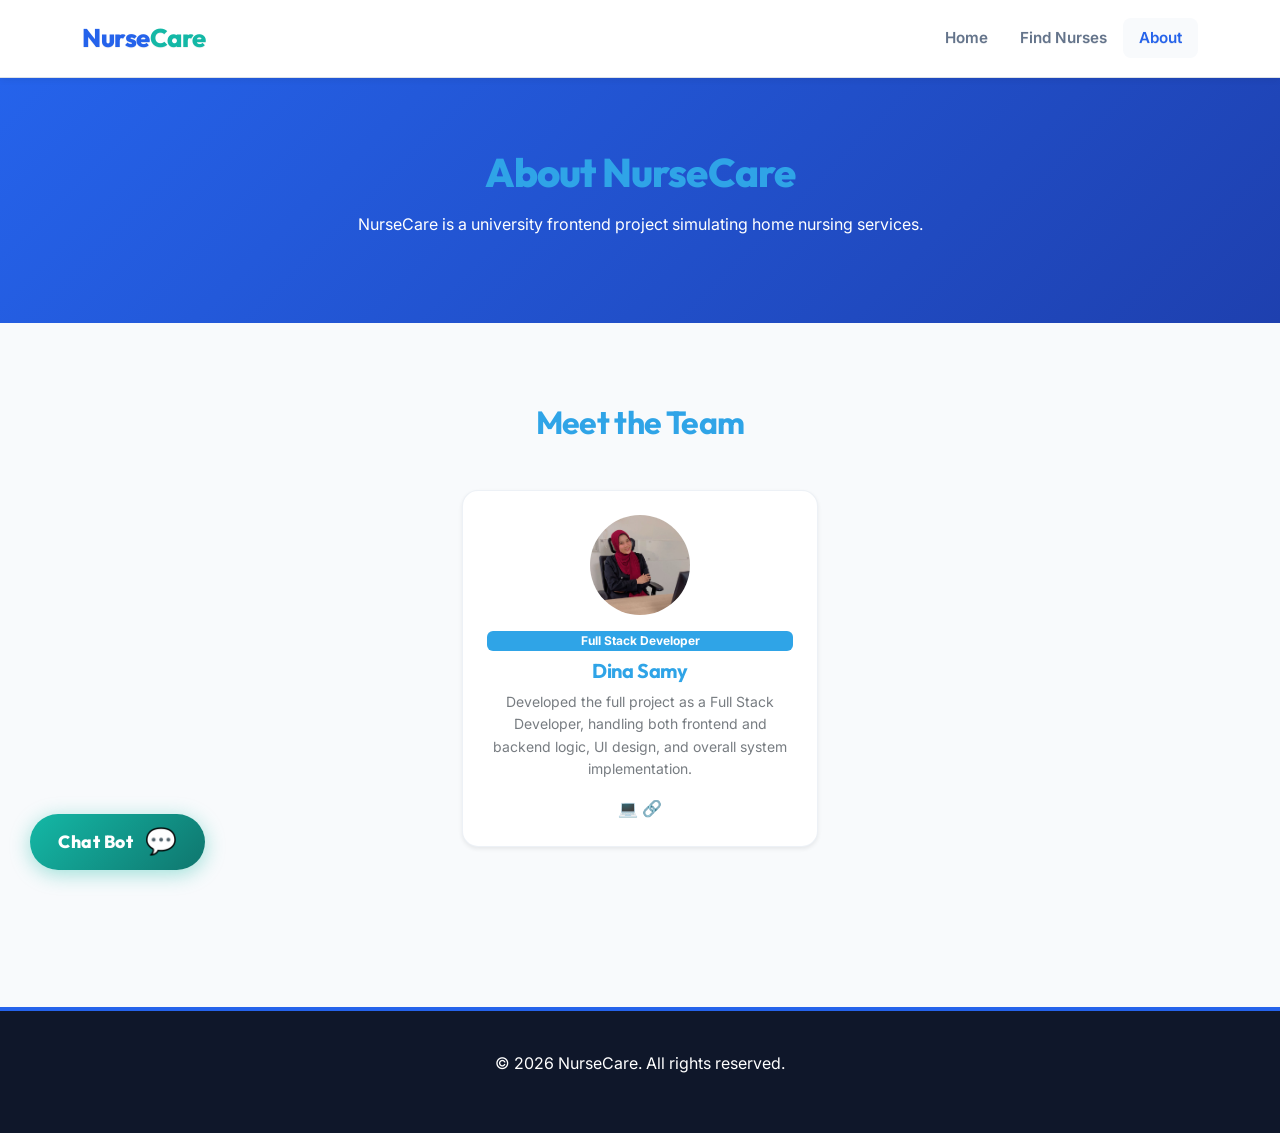
==== commit 4a4b48bc: "update role to full stack developer" ====
--- a/about.html
+++ b/about.html
@@ -70,13 +70,12 @@
                  class="rounded-circle mx-auto mb-3"
                  style="width: 100px; height: 100px; object-fit: cover;">
 
-            <span class="badge bg-primary mb-2">Frontend Developer</span>
+            <span class="badge bg-primary mb-2">Full Stack Developer</span>
 
             <h5 class="fw-bold">Dina Samy</h5>
 
             <p class="text-muted small">
-              Developed the full frontend of the project with clean UI and full functionality.
-            </p>
+  Developed the full project as a Full Stack Developer, handling both frontend and backend logic, UI design, and overall system implementation.            </p>
 
             <div>
               <a href="https://github.com/dony251">💻</a>
